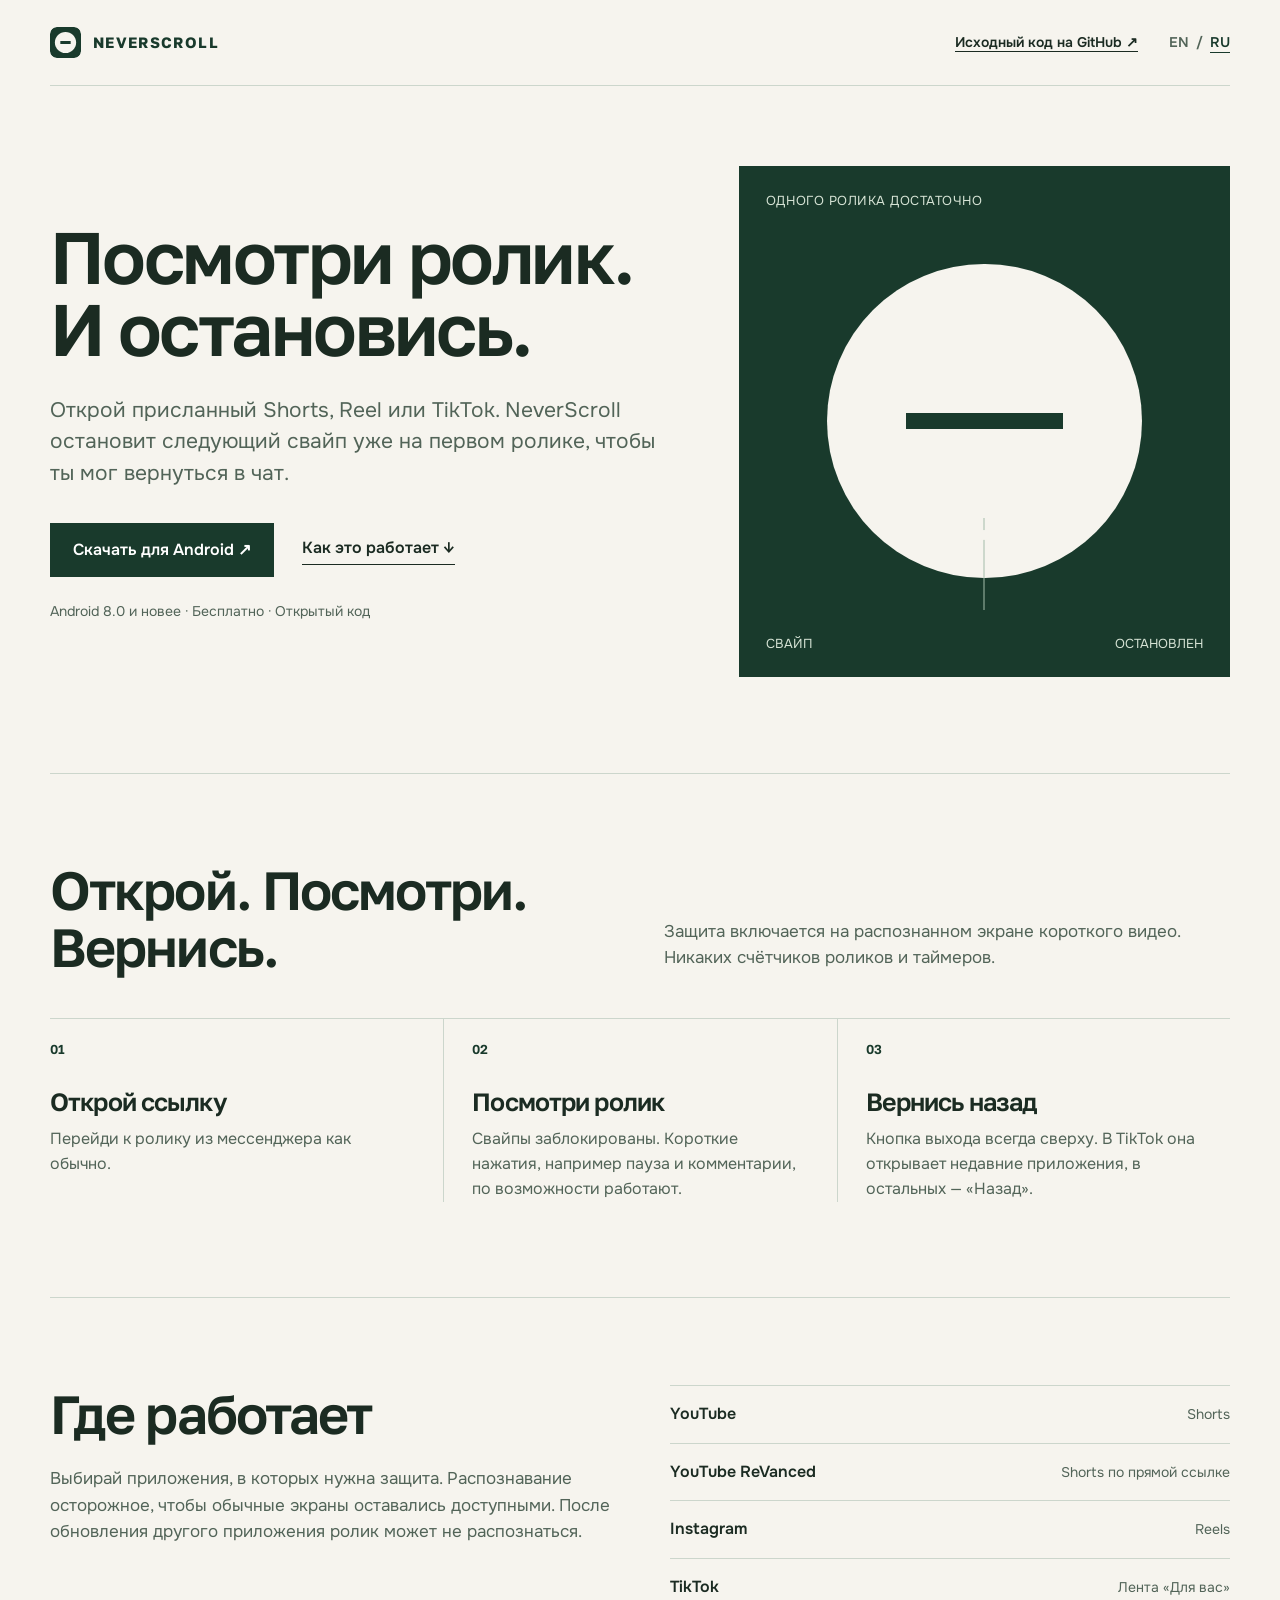
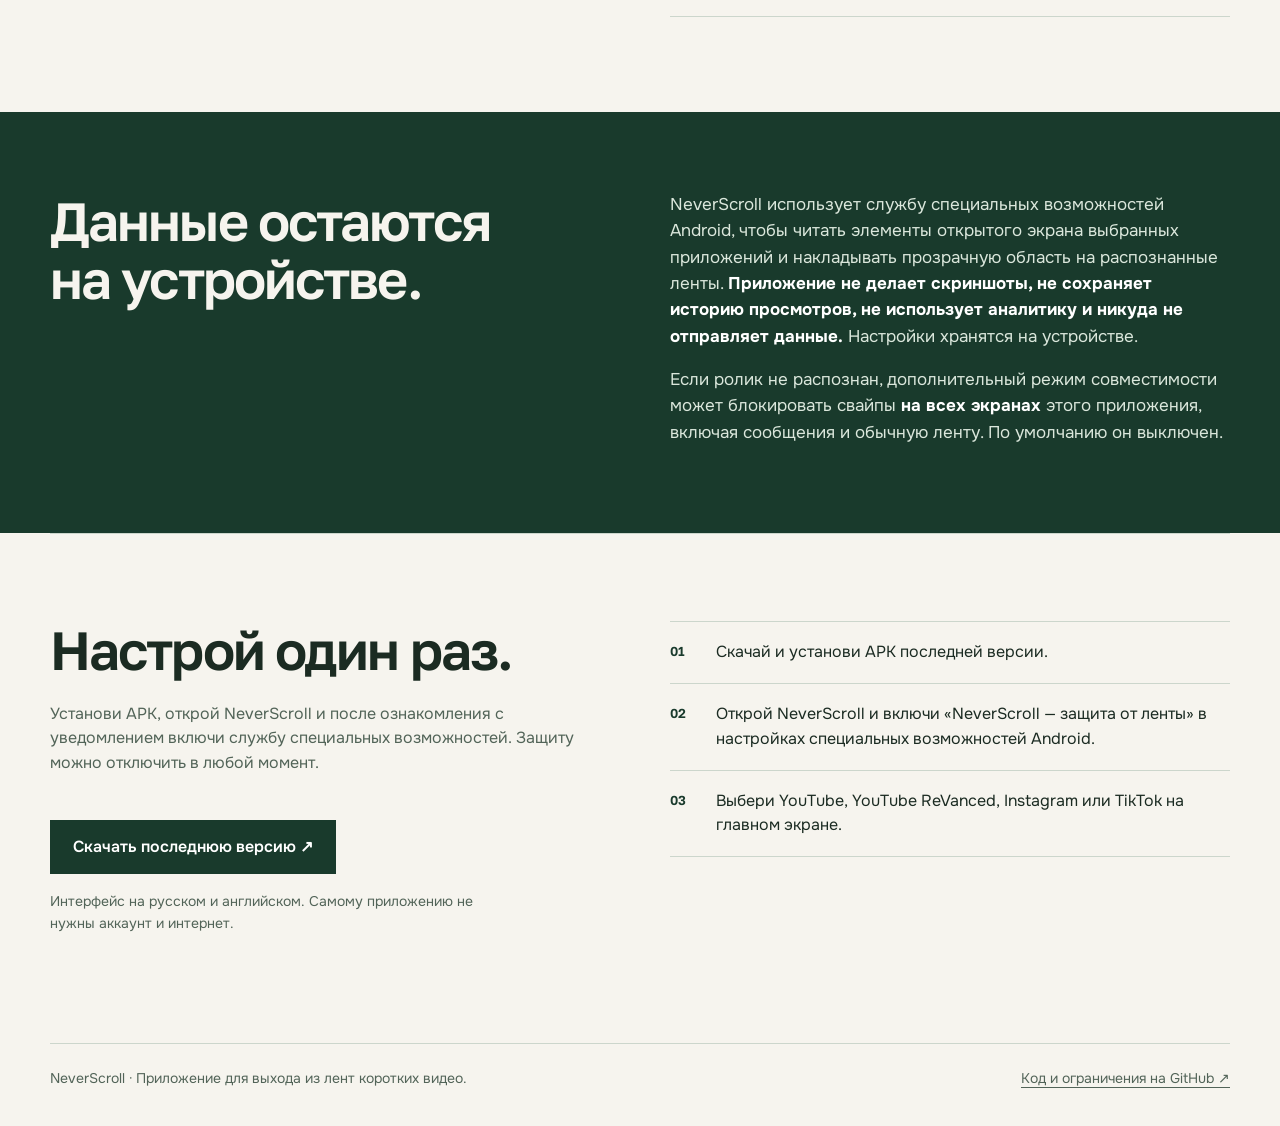
==== docs/ru/index.html @ f2af3099 "Add bilingual GitHub Pages site" ====
<!doctype html>
<html lang="ru">
<head>
  <meta charset="utf-8">
  <meta name="viewport" content="width=device-width, initial-scale=1">
  <meta name="theme-color" content="#f6f4ee">
  <meta name="description" content="NeverScroll останавливает следующий свайп в YouTube Shorts, YouTube ReVanced, Instagram Reels и TikTok. Посмотрите присланный ролик и вернитесь в чат.">
  <title>NeverScroll — Посмотри ролик. И остановись.</title>
  <link rel="icon" href="../favicon.svg" type="image/svg+xml">
  <link rel="stylesheet" href="../style.css">
  <link rel="canonical" href="https://neverscroll-app.github.io/NeverScroll/ru/">
  <link rel="alternate" hreflang="en" href="https://neverscroll-app.github.io/NeverScroll/">
  <link rel="alternate" hreflang="ru" href="https://neverscroll-app.github.io/NeverScroll/ru/">
</head>
<body>
  <header class="site-header wrap">
    <a class="brand" href="./" aria-label="Главная NeverScroll"><img src="../favicon.svg" alt="" width="31" height="31">NEVERSCROLL</a>
    <nav class="header-actions" aria-label="Навигация">
      <a class="header-link" href="https://github.com/neverscroll-app/NeverScroll">Исходный код на GitHub ↗</a>
      <span class="language" aria-label="Язык"><a href="../" lang="en">EN</a><span aria-hidden="true">/</span><a href="./" lang="ru" aria-current="page">RU</a></span>
    </nav>
  </header>
  <main>
    <section class="hero wrap" aria-labelledby="hero-title">
      <div class="hero-copy">
        <h1 id="hero-title">Посмотри ролик.<br><span class="nowrap">И остановись.</span></h1>
        <p class="hero-lead">Открой присланный Shorts, Reel или TikTok. NeverScroll остановит следующий свайп уже на первом ролике, чтобы ты мог вернуться в чат.</p>
        <div class="actions"><a class="button" href="https://github.com/neverscroll-app/NeverScroll/releases/latest">Скачать для Android ↗</a><a class="text-link" href="#how-it-works">Как это работает ↓</a></div>
        <p class="hero-note">Android 8.0 и новее · Бесплатно · Открытый код</p>
      </div>
      <div class="hero-art" aria-hidden="true">
        <span class="art-corner">ОДНОГО РОЛИКА ДОСТАТОЧНО</span>
        <span class="art-icon"></span><span class="swipe-track"></span><span class="swipe-dot"></span>
        <span class="art-caption"><span>СВАЙП</span><span>ОСТАНОВЛЕН</span></span>
      </div>
    </section>
    <section class="section wrap" id="how-it-works" aria-labelledby="how-title">
      <div class="section-head"><h2 id="how-title">Открой. Посмотри. Вернись.</h2><p>Защита включается на распознанном экране короткого видео. Никаких счётчиков роликов и таймеров.</p></div>
      <div class="steps">
        <div class="step"><span class="step-number">01</span><h3>Открой ссылку</h3><p>Перейди к ролику из мессенджера как обычно.</p></div>
        <div class="step"><span class="step-number">02</span><h3>Посмотри ролик</h3><p>Свайпы заблокированы. Короткие нажатия, например пауза и комментарии, по возможности работают.</p></div>
        <div class="step"><span class="step-number">03</span><h3>Вернись назад</h3><p>Кнопка выхода всегда сверху. В TikTok она открывает недавние приложения, в остальных — «Назад».</p></div>
      </div>
    </section>
    <section class="section wrap detail" aria-labelledby="apps-title">
      <div><h2 id="apps-title">Где работает</h2><p class="detail-copy">Выбирай приложения, в которых нужна защита. Распознавание осторожное, чтобы обычные экраны оставались доступными. После обновления другого приложения ролик может не распознаться.</p></div>
      <ul class="app-list">
        <li><strong>YouTube</strong><span>Shorts</span></li>
        <li><strong>YouTube ReVanced</strong><span>Shorts по прямой ссылке</span></li>
        <li><strong>Instagram</strong><span>Reels</span></li>
        <li><strong>TikTok</strong><span>Лента «Для вас»</span></li>
      </ul>
    </section>
    <section class="privacy" aria-labelledby="privacy-title">
      <div class="wrap privacy-grid">
        <h2 id="privacy-title">Данные остаются на устройстве.</h2>
        <div><p>NeverScroll использует службу специальных возможностей Android, чтобы читать элементы открытого экрана выбранных приложений и накладывать прозрачную область на распознанные ленты. <strong>Приложение не делает скриншоты, не сохраняет историю просмотров, не использует аналитику и никуда не отправляет данные.</strong> Настройки хранятся на устройстве.</p><p>Если ролик не распознан, дополнительный режим совместимости может блокировать свайпы <strong>на всех экранах</strong> этого приложения, включая сообщения и обычную ленту. По умолчанию он выключен.</p></div>
      </div>
    </section>
    <section class="section wrap install" aria-labelledby="install-title">
      <div><h2 id="install-title">Настрой один раз.</h2><p>Установи APK, открой NeverScroll и после ознакомления с уведомлением включи службу специальных возможностей. Защиту можно отключить в любой момент.</p><a class="button" href="https://github.com/neverscroll-app/NeverScroll/releases/latest">Скачать последнюю версию ↗</a><p class="small-print">Интерфейс на русском и английском. Самому приложению не нужны аккаунт и интернет.</p></div>
      <ol><li>Скачай и установи APK последней версии.</li><li>Открой NeverScroll и включи «NeverScroll — защита от ленты» в настройках специальных возможностей Android.</li><li>Выбери YouTube, YouTube ReVanced, Instagram или TikTok на главном экране.</li></ol>
    </section>
  </main>
  <footer class="site-footer wrap"><p>NeverScroll · Приложение для выхода из лент коротких видео.</p><a href="https://github.com/neverscroll-app/NeverScroll">Код и ограничения на GitHub ↗</a></footer>
</body>
</html>
---- docs/style.css ----
@font-face{font-family:Golos;src:url("./assets/golos-latin.woff2") format("woff2");font-style:normal;font-weight:400 700;font-display:swap}
@font-face{font-family:Golos;src:url("./assets/golos-cyrillic.woff2") format("woff2");font-style:normal;font-weight:400 700;font-display:swap;unicode-range:U+0400-045F,U+0490-0491,U+04B0-04B1,U+2116}
@font-face{font-family:Onest;src:url("./assets/onest-latin.woff2") format("woff2");font-style:normal;font-weight:400 700;font-display:swap}
@font-face{font-family:Onest;src:url("./assets/onest-cyrillic.woff2") format("woff2");font-style:normal;font-weight:400 700;font-display:swap;unicode-range:U+0400-045F,U+0490-0491,U+04B0-04B1,U+2116}

:root{color-scheme:light;--canvas:#f6f4ee;--forest:#193a2c;--ink:#1b2b22;--muted:#526458;--line:#ccd6cc;--mist:#e7ece4;--white:#fff;--focus:#a66426}
*{box-sizing:border-box}
html{scroll-behavior:smooth}
body{margin:0;background:var(--canvas);color:var(--ink);font:400 16px/1.55 Onest,Arial,sans-serif;-webkit-font-smoothing:antialiased}
::selection{background:#c4d9c5;color:var(--forest)}
a{color:inherit;text-decoration-thickness:1px;text-underline-offset:.25em}
a:hover{text-decoration-thickness:2px}
a:focus-visible{outline:3px solid var(--focus);outline-offset:5px;border-radius:3px}
img{display:block;max-width:100%}
.wrap{width:min(100% - 48px,1180px);margin-inline:auto}
.site-header{display:flex;align-items:center;justify-content:space-between;gap:24px;padding-block:27px;border-bottom:1px solid var(--line)}
.brand{display:inline-flex;align-items:center;gap:12px;color:var(--forest);font:700 15px/1 Golos,Arial,sans-serif;letter-spacing:.09em;text-decoration:none}
.brand img{width:31px;height:31px;border-radius:7px}
.header-actions{display:flex;align-items:center;gap:31px;font-size:14px;font-weight:600}
.language{display:flex;align-items:center;gap:7px;color:var(--muted);white-space:nowrap}
.language a{text-decoration:none}
.language [aria-current="page"]{color:var(--forest);text-decoration:underline;text-underline-offset:.35em}
.header-link{white-space:nowrap}
.hero{display:grid;grid-template-columns:minmax(0,1.12fr) minmax(340px,.88fr);align-items:center;gap:clamp(36px,5vw,78px);min-height:640px;padding-block:80px 96px}
.hero-copy{max-width:690px}
h1,h2,h3,p{margin-top:0}
h1,h2,h3{font-family:Golos,Arial,sans-serif;font-weight:600;letter-spacing:-.035em}
.nowrap{white-space:nowrap}
h1{font-size:clamp(56px,6.8vw,103px);line-height:.99;margin-bottom:31px;max-width:11ch}
@media(min-width:851px){html[lang="ru"] h1{font-size:clamp(62px,5.7vw,86px);max-width:14ch}}
.hero-lead{max-width:53ch;color:var(--muted);font-size:clamp(18px,2vw,21px);line-height:1.5;margin-bottom:34px}
.actions{display:flex;align-items:center;flex-wrap:wrap;gap:17px 28px}
.button{display:inline-flex;align-items:center;justify-content:center;min-height:54px;padding:12px 22px;border:1px solid var(--forest);background:var(--forest);color:var(--white);font-weight:600;text-decoration:none;transition:background .2s ease,color .2s ease,transform .2s ease}
.button:hover{background:#28523c;transform:translateY(-2px)}
.text-link{font-weight:600;text-decoration:none;border-bottom:1px solid currentColor;padding-bottom:3px}
.hero-note{margin:24px 0 0;color:var(--muted);font-size:14px}
.hero-art{position:relative;aspect-ratio:1 / 1.04;min-height:390px;background:var(--forest);overflow:hidden;display:grid;place-items:center;color:var(--canvas)}
.art-corner{position:absolute;top:25px;left:27px;font-size:13px;letter-spacing:.04em;color:#d6e3d5}
.art-caption{position:absolute;bottom:23px;left:27px;right:27px;display:flex;justify-content:space-between;gap:14px;font-size:13px;color:#d6e3d5}
.art-icon{width:min(64%,320px);aspect-ratio:1;border-radius:50%;background:var(--canvas);position:relative}
.art-icon::after{content:"";position:absolute;left:25%;right:25%;top:calc(50% - 8px);height:16px;background:var(--forest)}
.swipe-track{position:absolute;left:50%;bottom:13%;width:1px;height:18%;background:#a4bba9;transform:translateX(-50%)}
.swipe-dot{position:absolute;left:calc(50% - 5px);bottom:13%;width:10px;height:10px;border-radius:50%;background:var(--canvas);animation:stop-swipe 1.45s cubic-bezier(.22,1,.36,1) .4s both}
@keyframes stop-swipe{from{transform:translateY(0);opacity:0}25%{opacity:1}to{transform:translateY(-70px);opacity:1}}
.section{border-top:1px solid var(--line);padding-block:87px 95px}
.section-head{display:grid;grid-template-columns:1fr 1fr;gap:48px;align-items:end;margin-bottom:42px}
h2{font-size:clamp(36px,4.2vw,58px);line-height:1.07;margin-bottom:0;max-width:16ch}
.section-head p{color:var(--muted);font-size:17px;max-width:48ch;margin-bottom:4px}
.steps{display:grid;grid-template-columns:repeat(3,1fr);border-top:1px solid var(--line)}
.step{padding:24px 28px 0 0}
.step+.step{border-left:1px solid var(--line);padding-left:28px}
.step-number{display:block;color:var(--forest);font:600 13px/1 Golos,Arial,sans-serif;margin-bottom:32px}
h3{font-size:25px;line-height:1.15;margin-bottom:11px}
.step p{color:var(--muted);margin:0;max-width:31ch}
.detail{display:grid;grid-template-columns:1fr 1fr;gap:60px;align-items:start}
.detail h2{margin-bottom:24px}
.detail-copy{color:var(--muted);max-width:52ch;font-size:17px}
.app-list{list-style:none;margin:0;padding:0;border-top:1px solid var(--line)}
.app-list li{display:flex;justify-content:space-between;align-items:baseline;gap:16px;padding:16px 0;border-bottom:1px solid var(--line)}
.app-list strong{font-weight:600}
.app-list span{font-size:14px;color:var(--muted);text-align:right}
.privacy{background:var(--forest);color:var(--canvas);padding-block:80px 87px}
.privacy-grid{display:grid;grid-template-columns:1fr 1fr;gap:60px;align-items:start}
.privacy h2{max-width:13ch}
.privacy p{max-width:55ch;color:#dbe7dc;font-size:17px}
.privacy p:last-child{margin-bottom:0}
.privacy strong{color:var(--white)}
.install{display:grid;grid-template-columns:1fr 1fr;gap:60px;align-items:start}
.install h2{margin-bottom:23px}
.install p{color:var(--muted);max-width:50ch}
.install ol{counter-reset:install;list-style:none;padding:0;margin:0;border-top:1px solid var(--line)}
.install li{counter-increment:install;display:grid;grid-template-columns:34px 1fr;gap:12px;padding:18px 0;border-bottom:1px solid var(--line)}
.install li::before{content:counter(install,decimal-leading-zero);font:600 13px/1.8 Golos,Arial,sans-serif;color:var(--forest)}
.install .button{margin-top:28px}
.small-print{color:var(--muted);font-size:14px;margin-top:17px!important}
.site-footer{border-top:1px solid var(--line);display:flex;justify-content:space-between;gap:20px;padding-block:24px 36px;color:var(--muted);font-size:14px}
.site-footer p{margin:0}
@media(max-width:850px){.hero{grid-template-columns:1fr;min-height:auto;padding-block:68px 76px}.hero-copy{max-width:750px}.hero-art{width:min(100%,540px);min-height:0;aspect-ratio:1.2}.section-head,.detail,.privacy-grid,.install{grid-template-columns:1fr;gap:24px}.section-head{margin-bottom:36px}.detail{gap:36px}.privacy-grid{gap:30px}.install{gap:38px}}
@media(max-width:620px){.wrap{width:min(100% - 36px,1180px)}.site-header{padding-block:18px}.header-actions{gap:17px}.header-link{display:none}.hero{padding-block:60px 68px;gap:48px}h1{font-size:clamp(51px,12vw,72px);max-width:11ch;margin-bottom:26px}.hero-lead{font-size:18px}.hero-art{aspect-ratio:1.05}.art-icon{width:58%}.section{padding-block:65px 72px}.steps{grid-template-columns:1fr}.step,.step+.step{border-left:0;border-bottom:1px solid var(--line);padding:21px 0 24px}.step-number{margin-bottom:17px}.step p{max-width:50ch}.app-list li{align-items:center}.privacy{padding-block:66px 70px}.site-footer{flex-direction:column}.button{width:100%}.actions{align-items:stretch}.text-link{margin:3px auto 0}.art-caption{font-size:12px}}
@media(max-width:380px){html[lang="ru"] h1{font-size:clamp(37px,10vw,40px);max-width:none}}
@media(prefers-reduced-motion:reduce){html{scroll-behavior:auto}.swipe-dot{animation:none;transform:translateY(-70px)}.button{transition:none}.button:hover{transform:none}}
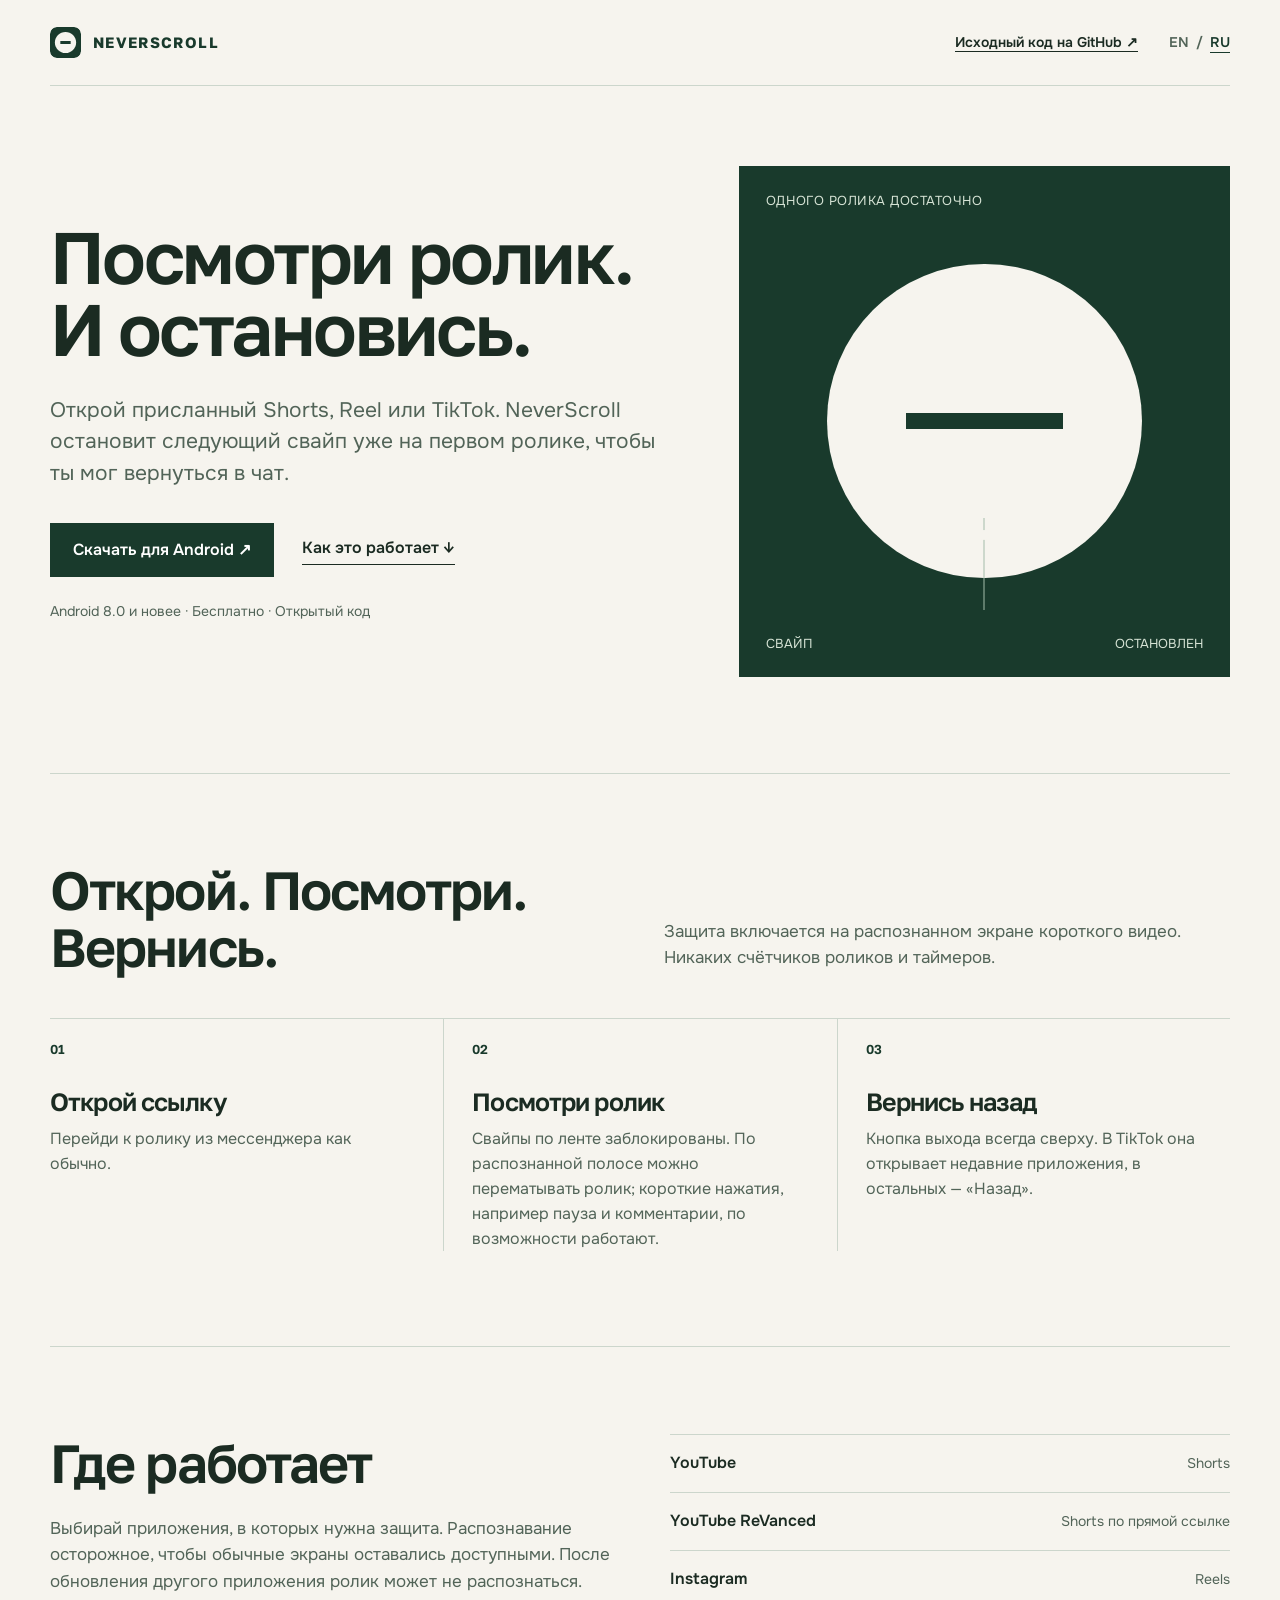
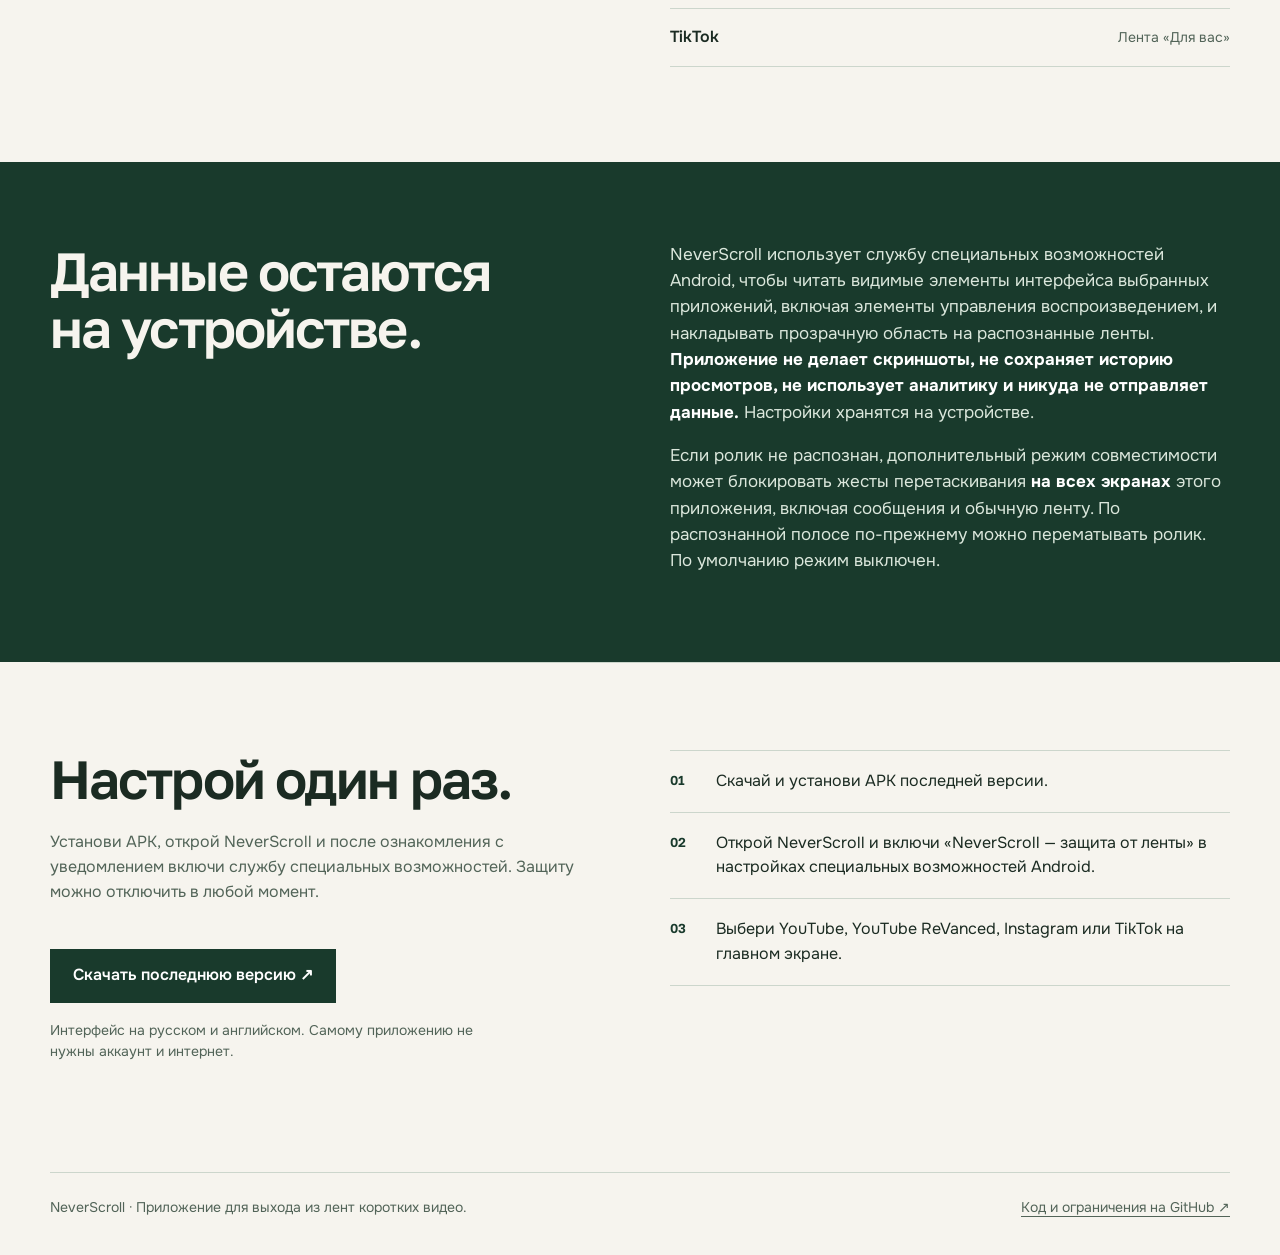
==== commit 35cca0ef: "Allow seeking on recognized playback bars" ====
--- a/docs/ru/index.html
+++ b/docs/ru/index.html
@@ -38,7 +38,7 @@
       <div class="section-head"><h2 id="how-title">Открой. Посмотри. Вернись.</h2><p>Защита включается на распознанном экране короткого видео. Никаких счётчиков роликов и таймеров.</p></div>
       <div class="steps">
         <div class="step"><span class="step-number">01</span><h3>Открой ссылку</h3><p>Перейди к ролику из мессенджера как обычно.</p></div>
-        <div class="step"><span class="step-number">02</span><h3>Посмотри ролик</h3><p>Свайпы заблокированы. Короткие нажатия, например пауза и комментарии, по возможности работают.</p></div>
+        <div class="step"><span class="step-number">02</span><h3>Посмотри ролик</h3><p>Свайпы по ленте заблокированы. По распознанной полосе можно перематывать ролик; короткие нажатия, например пауза и комментарии, по возможности работают.</p></div>
         <div class="step"><span class="step-number">03</span><h3>Вернись назад</h3><p>Кнопка выхода всегда сверху. В TikTok она открывает недавние приложения, в остальных — «Назад».</p></div>
       </div>
     </section>
@@ -54,7 +54,7 @@
     <section class="privacy" aria-labelledby="privacy-title">
       <div class="wrap privacy-grid">
         <h2 id="privacy-title">Данные остаются на устройстве.</h2>
-        <div><p>NeverScroll использует службу специальных возможностей Android, чтобы читать элементы открытого экрана выбранных приложений и накладывать прозрачную область на распознанные ленты. <strong>Приложение не делает скриншоты, не сохраняет историю просмотров, не использует аналитику и никуда не отправляет данные.</strong> Настройки хранятся на устройстве.</p><p>Если ролик не распознан, дополнительный режим совместимости может блокировать свайпы <strong>на всех экранах</strong> этого приложения, включая сообщения и обычную ленту. По умолчанию он выключен.</p></div>
+        <div><p>NeverScroll использует службу специальных возможностей Android, чтобы читать видимые элементы интерфейса выбранных приложений, включая элементы управления воспроизведением, и накладывать прозрачную область на распознанные ленты. <strong>Приложение не делает скриншоты, не сохраняет историю просмотров, не использует аналитику и никуда не отправляет данные.</strong> Настройки хранятся на устройстве.</p><p>Если ролик не распознан, дополнительный режим совместимости может блокировать жесты перетаскивания <strong>на всех экранах</strong> этого приложения, включая сообщения и обычную ленту. По распознанной полосе по-прежнему можно перематывать ролик. По умолчанию режим выключен.</p></div>
       </div>
     </section>
     <section class="section wrap install" aria-labelledby="install-title">
